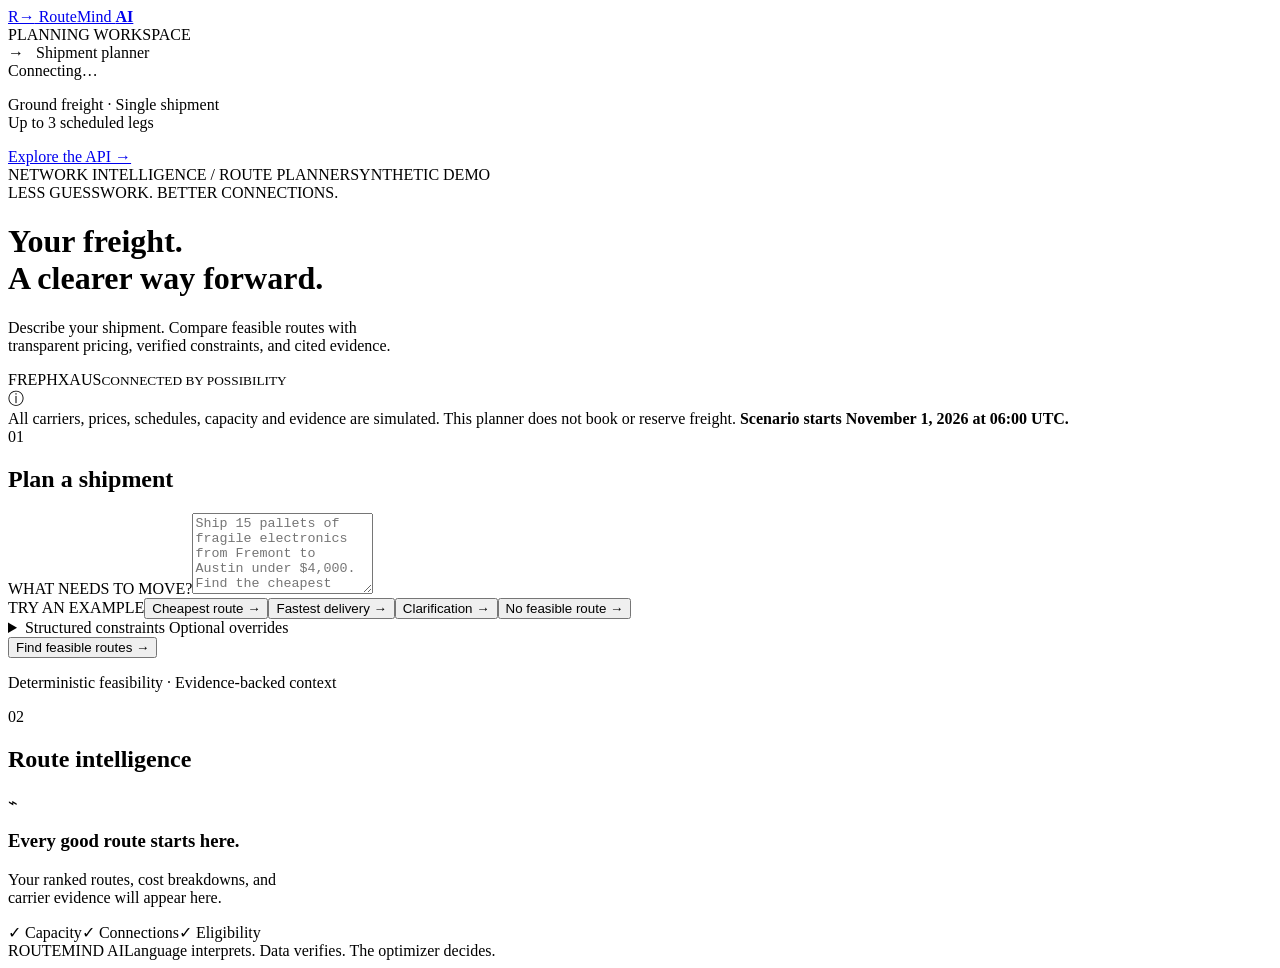
==== app/static/index.html @ 4e352312 "Build RouteMind freight planning MVP with UI, routing, retrieval and tests" ====
<!doctype html>
<html lang="en">
<head><meta charset="utf-8"><meta name="viewport" content="width=device-width, initial-scale=1"><title>RouteMind AI · Freight planning</title><link rel="stylesheet" href="/static/style.css"><script src="/static/app.js" defer></script></head>
<body>
<aside class="sidebar"><a class="brand" href="/"><span class="brand-mark">R→</span> RouteMind <b>AI</b></a><div class="workspace-label">PLANNING WORKSPACE</div><div class="nav-item">→ &nbsp; Shipment planner</div><div class="sidebar-bottom"><span class="status-dot"></span><span id="connection">Connecting…</span><p>Ground freight · Single shipment<br>Up to 3 scheduled legs</p><a href="/docs" target="_blank" rel="noopener">Explore the API →</a></div></aside>
<main>
<header><span>NETWORK INTELLIGENCE / ROUTE PLANNER</span><span class="demo-badge">SYNTHETIC DEMO</span></header>
<div class="intro"><div><div class="eyebrow">LESS GUESSWORK. BETTER CONNECTIONS.</div><h1>Your freight.<br>A clearer way forward.</h1><p>Describe your shipment. Compare feasible routes with<br class="wide"> transparent pricing, verified constraints, and cited evidence.</p></div><div class="network-art" aria-hidden="true"><span class="node n1">FRE</span><i></i><span class="node n2">PHX</span><i></i><span class="node n3">AUS</span><small>CONNECTED BY POSSIBILITY</small></div></div>
<div class="notice"><span>ⓘ</span><div>All carriers, prices, schedules, capacity and evidence are simulated. This planner does not book or reserve freight. <strong>Scenario starts November 1, 2026 at 06:00 UTC.</strong></div></div>
<div class="layout"><section class="input-panel"><div class="section-top"><span class="step">01</span><h2>Plan a shipment</h2></div><form id="planner">
<label for="message">WHAT NEEDS TO MOVE?</label><textarea id="message" rows="5" maxlength="4000" required placeholder="Ship 15 pallets of fragile electronics from Fremont to Austin under $4,000. Find the cheapest route."></textarea>
<div class="examples"><span>TRY AN EXAMPLE</span><button type="button" data-example="cheapest">Cheapest route →</button><button type="button" data-example="fastest">Fastest delivery →</button><button type="button" data-example="clarify">Clarification →</button><button type="button" data-example="no-route">No feasible route →</button></div>
<details id="constraints-panel"><summary>Structured constraints <span>Optional overrides</span></summary><p class="hint">These fields override text extraction. Dates require a timezone; the controls below use UTC. Demo parsing supports hub names, pallets, dollar ceilings, cheapest/fastest, stops, numeric reliability and listed cargo types.</p><div class="form-grid">
<div><label for="origin">ORIGIN</label><select id="origin"><option value="">From request</option></select></div><div><label for="destination">DESTINATION</label><select id="destination"><option value="">From request</option></select></div>
<div><label for="pallets">PALLETS</label><input id="pallets" type="number" min="1" max="1000" placeholder="From request"></div><div><label for="budget">BUDGET · USD</label><input id="budget" type="number" min="0" step="0.01" placeholder="No override"></div>
<div><label for="goal">PRIMARY OBJECTIVE</label><select id="goal"><option value="">From request</option><option value="cheapest">Cheapest</option><option value="fastest">Fastest</option></select></div><div><label for="stops">MAX STOPS</label><select id="stops"><option value="">From request (default 2)</option><option value="0">0 · Direct only</option><option value="1">1 stop</option><option value="2">2 stops</option></select></div>
<div><label for="ready">READY AT · UTC</label><input id="ready" type="datetime-local"></div><div><label for="deadline">DELIVER BY · UTC</label><input id="deadline" type="datetime-local"></div>
<div><label for="reliability">MIN ON-TIME RATE</label><input id="reliability" type="number" min="0" max="1" step="0.001" placeholder="e.g. 0.97"></div><div><label for="capability">CARGO REQUIREMENT</label><select id="capability"><option value="">From request</option><option value="fragile">Fragile</option><option value="secure">Secure / high-value</option><option value="refrigerated">Refrigerated</option><option value="hazmat">Hazardous materials</option></select></div>
</div></details>
<div id="error" class="error" role="alert" hidden></div><button class="primary" id="submit" type="submit">Find feasible routes <span>→</span></button><button id="new-request" type="button" class="text-button" hidden>Start a new request</button><p class="fineprint" id="parser-mode">Deterministic feasibility · Evidence-backed context</p></form></section>
<section class="results"><div class="section-top"><span class="step">02</span><h2>Route intelligence</h2><span id="result-count"></span></div><div id="results" aria-live="polite"><div class="empty"><div class="empty-icon">⌁</div><h3>Every good route starts here.</h3><p>Your ranked routes, cost breakdowns, and<br>carrier evidence will appear here.</p><div class="empty-features"><span>✓ Capacity</span><span>✓ Connections</span><span>✓ Eligibility</span></div></div></div></section></div>
<footer><span>ROUTEMIND AI</span><span>Language interprets. Data verifies. The optimizer decides.</span></footer>
</main></body></html>
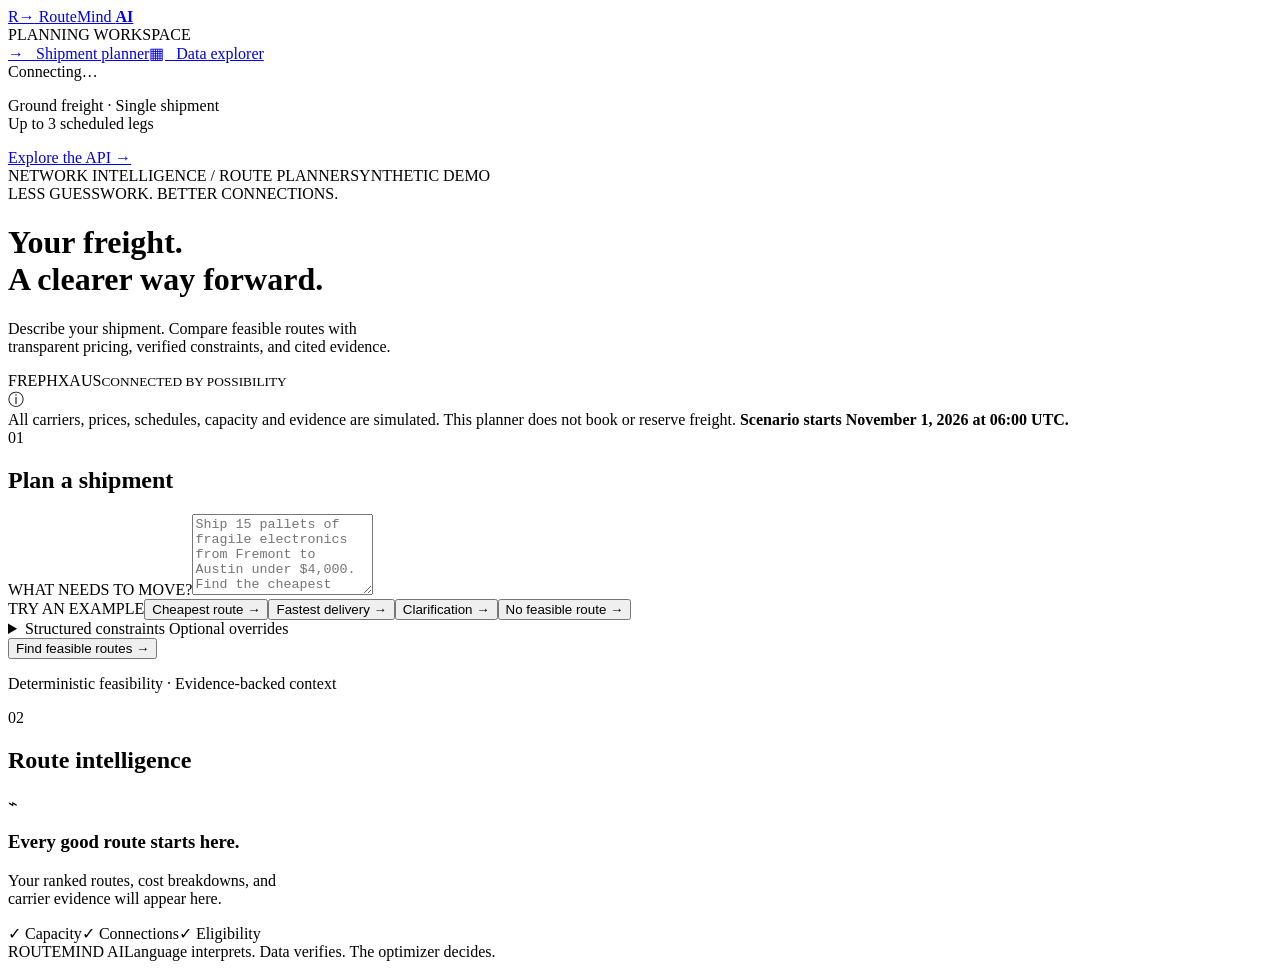
==== commit 14a2a5e9: "Add read-only reference data and Chroma vector explorer" ====
--- a/app/static/index.html
+++ b/app/static/index.html
@@ -2,7 +2,7 @@
 <html lang="en">
 <head><meta charset="utf-8"><meta name="viewport" content="width=device-width, initial-scale=1"><title>RouteMind AI · Freight planning</title><link rel="stylesheet" href="/static/style.css"><script src="/static/app.js" defer></script></head>
 <body>
-<aside class="sidebar"><a class="brand" href="/"><span class="brand-mark">R→</span> RouteMind <b>AI</b></a><div class="workspace-label">PLANNING WORKSPACE</div><div class="nav-item">→ &nbsp; Shipment planner</div><div class="sidebar-bottom"><span class="status-dot"></span><span id="connection">Connecting…</span><p>Ground freight · Single shipment<br>Up to 3 scheduled legs</p><a href="/docs" target="_blank" rel="noopener">Explore the API →</a></div></aside>
+<aside class="sidebar"><a class="brand" href="/"><span class="brand-mark">R→</span> RouteMind <b>AI</b></a><div class="workspace-label">PLANNING WORKSPACE</div><a class="nav-item" href="/" aria-current="page">→ &nbsp; Shipment planner</a><a class="nav-item" href="/explorer">▦ &nbsp; Data explorer</a><div class="sidebar-bottom"><span class="status-dot"></span><span id="connection">Connecting…</span><p>Ground freight · Single shipment<br>Up to 3 scheduled legs</p><a href="/docs" target="_blank" rel="noopener">Explore the API →</a></div></aside>
 <main>
 <header><span>NETWORK INTELLIGENCE / ROUTE PLANNER</span><span class="demo-badge">SYNTHETIC DEMO</span></header>
 <div class="intro"><div><div class="eyebrow">LESS GUESSWORK. BETTER CONNECTIONS.</div><h1>Your freight.<br>A clearer way forward.</h1><p>Describe your shipment. Compare feasible routes with<br class="wide"> transparent pricing, verified constraints, and cited evidence.</p></div><div class="network-art" aria-hidden="true"><span class="node n1">FRE</span><i></i><span class="node n2">PHX</span><i></i><span class="node n3">AUS</span><small>CONNECTED BY POSSIBILITY</small></div></div>
@@ -17,7 +17,8 @@
 <div><label for="ready">READY AT · UTC</label><input id="ready" type="datetime-local"></div><div><label for="deadline">DELIVER BY · UTC</label><input id="deadline" type="datetime-local"></div>
 <div><label for="reliability">MIN ON-TIME RATE</label><input id="reliability" type="number" min="0" max="1" step="0.001" placeholder="e.g. 0.97"></div><div><label for="capability">CARGO REQUIREMENT</label><select id="capability"><option value="">From request</option><option value="fragile">Fragile</option><option value="secure">Secure / high-value</option><option value="refrigerated">Refrigerated</option><option value="hazmat">Hazardous materials</option></select></div>
 </div></details>
-<div id="error" class="error" role="alert" hidden></div><button class="primary" id="submit" type="submit">Find feasible routes <span>→</span></button><button id="new-request" type="button" class="text-button" hidden>Start a new request</button><p class="fineprint" id="parser-mode">Deterministic feasibility · Evidence-backed context</p></form></section>
+<div id="error" class="error" role="alert" hidden></div><button class="primary" id="submit" type="submit">Find feasible routes <span>→</span></button><button id="new-request" type="button" class="text-button" hidden>Start a new request</button><p class="fineprint" id="parser-mode">Deterministic feasibility · Evidence-backed context</p><p class="fineprint" id="retrieval-mode"></p></form>
+<section id="followup-panel" hidden><h3>Keep the conversation moving.</h3><p class="hint">Change just what you need. Your shipment details stay in context, and the original plan stays saved.</p><form id="followup-form"><label for="followup">ASK A FOLLOW-UP</label><textarea id="followup" rows="3" maxlength="4000" required placeholder="Make it faster, but keep the budget."></textarea><div class="followup-examples"><button type="button" data-followup="Make it faster, but keep the budget.">Make it faster</button><button type="button" data-followup="What if we ship only eight pallets?">Try eight pallets</button><button type="button" data-followup="Can we arrive earlier without spending more than $500 extra?">Earlier, +$500 max</button></div><button class="primary" id="revise" type="submit">Compare a revised plan <span>→</span></button></form><details id="conversation-history"><summary>Your request history</summary><ol id="history-list"></ol></details></section></section>
 <section class="results"><div class="section-top"><span class="step">02</span><h2>Route intelligence</h2><span id="result-count"></span></div><div id="results" aria-live="polite"><div class="empty"><div class="empty-icon">⌁</div><h3>Every good route starts here.</h3><p>Your ranked routes, cost breakdowns, and<br>carrier evidence will appear here.</p><div class="empty-features"><span>✓ Capacity</span><span>✓ Connections</span><span>✓ Eligibility</span></div></div></div></section></div>
 <footer><span>ROUTEMIND AI</span><span>Language interprets. Data verifies. The optimizer decides.</span></footer>
 </main></body></html>
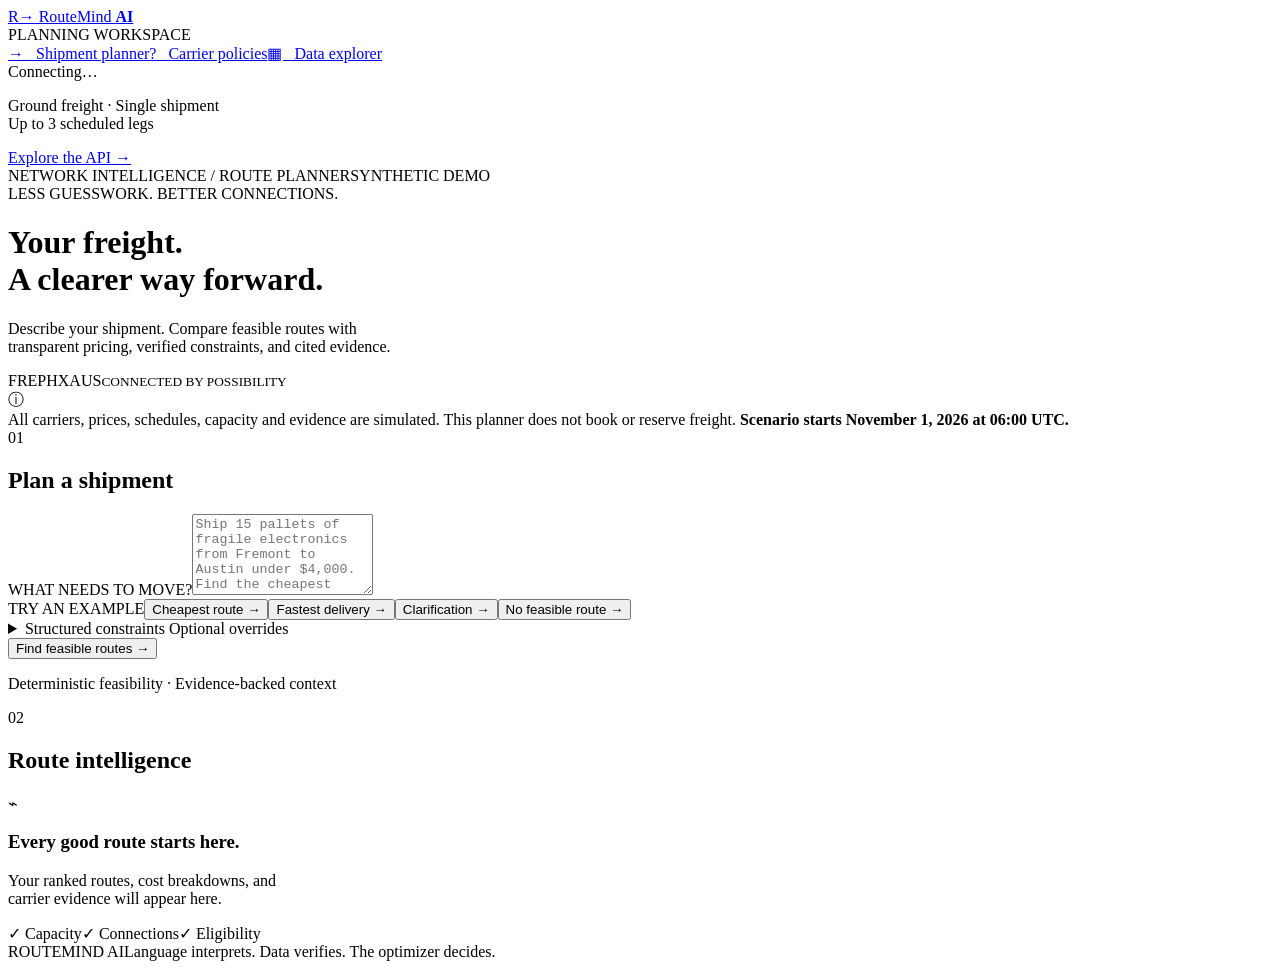
==== commit 1104de28: "Add cited carrier policy questions and comparison UI" ====
--- a/app/static/index.html
+++ b/app/static/index.html
@@ -2,7 +2,7 @@
 <html lang="en">
 <head><meta charset="utf-8"><meta name="viewport" content="width=device-width, initial-scale=1"><title>RouteMind AI · Freight planning</title><link rel="stylesheet" href="/static/style.css"><script src="/static/app.js" defer></script></head>
 <body>
-<aside class="sidebar"><a class="brand" href="/"><span class="brand-mark">R→</span> RouteMind <b>AI</b></a><div class="workspace-label">PLANNING WORKSPACE</div><a class="nav-item" href="/" aria-current="page">→ &nbsp; Shipment planner</a><a class="nav-item" href="/explorer">▦ &nbsp; Data explorer</a><div class="sidebar-bottom"><span class="status-dot"></span><span id="connection">Connecting…</span><p>Ground freight · Single shipment<br>Up to 3 scheduled legs</p><a href="/docs" target="_blank" rel="noopener">Explore the API →</a></div></aside>
+<aside class="sidebar"><a class="brand" href="/"><span class="brand-mark">R→</span> RouteMind <b>AI</b></a><div class="workspace-label">PLANNING WORKSPACE</div><a class="nav-item" href="/" aria-current="page">→ &nbsp; Shipment planner</a><a class="nav-item" href="/policies">? &nbsp; Carrier policies</a><a class="nav-item" href="/explorer">▦ &nbsp; Data explorer</a><div class="sidebar-bottom"><span class="status-dot"></span><span id="connection">Connecting…</span><p>Ground freight · Single shipment<br>Up to 3 scheduled legs</p><a href="/docs" target="_blank" rel="noopener">Explore the API →</a></div></aside>
 <main>
 <header><span>NETWORK INTELLIGENCE / ROUTE PLANNER</span><span class="demo-badge">SYNTHETIC DEMO</span></header>
 <div class="intro"><div><div class="eyebrow">LESS GUESSWORK. BETTER CONNECTIONS.</div><h1>Your freight.<br>A clearer way forward.</h1><p>Describe your shipment. Compare feasible routes with<br class="wide"> transparent pricing, verified constraints, and cited evidence.</p></div><div class="network-art" aria-hidden="true"><span class="node n1">FRE</span><i></i><span class="node n2">PHX</span><i></i><span class="node n3">AUS</span><small>CONNECTED BY POSSIBILITY</small></div></div>
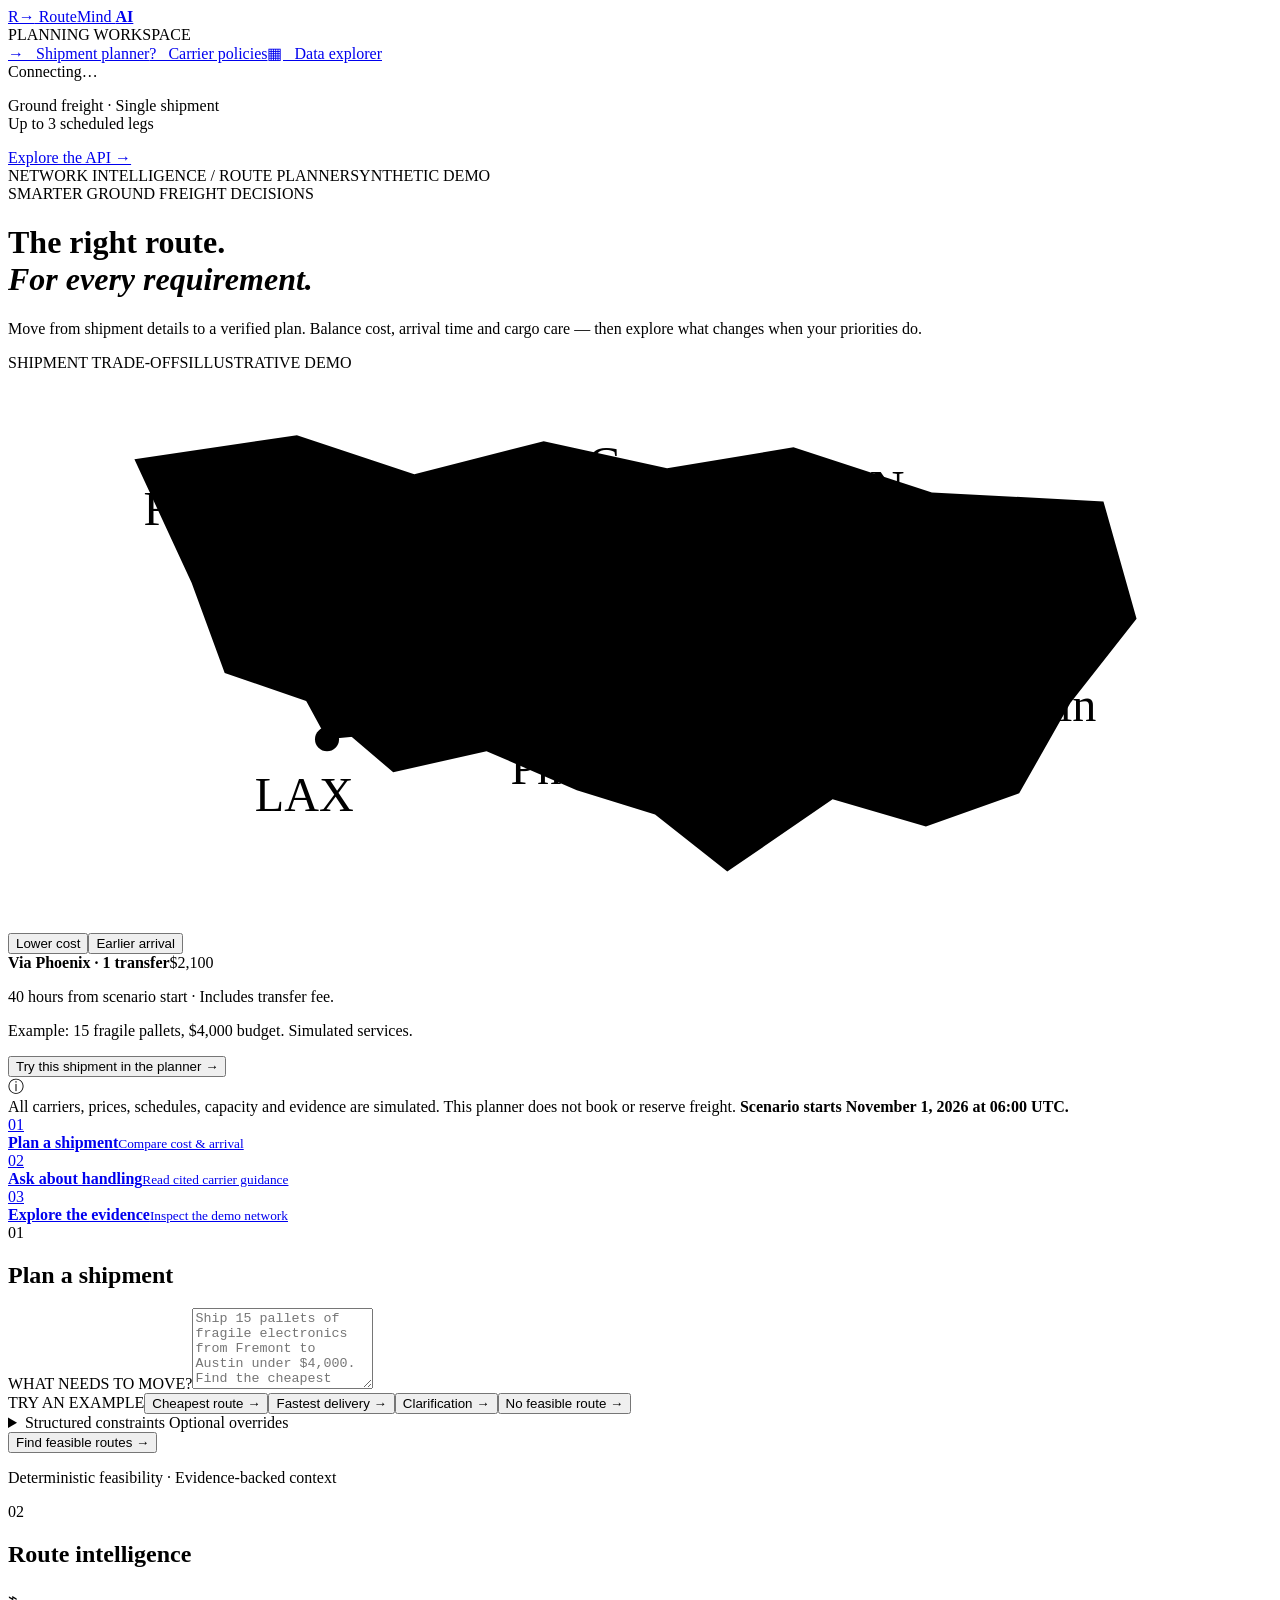
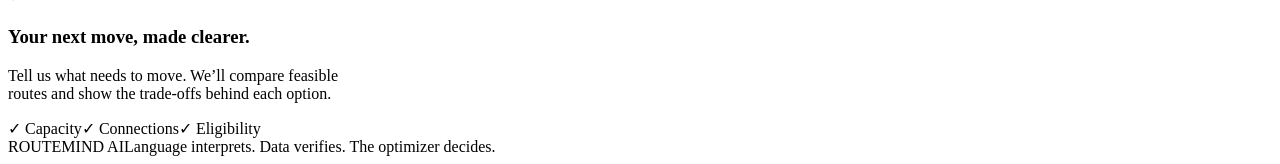
==== commit f25ce91c: "Refresh freight workspace with light theme and interactive route preview" ====
--- a/app/static/index.html
+++ b/app/static/index.html
@@ -1,13 +1,23 @@
 <!doctype html>
 <html lang="en">
-<head><meta charset="utf-8"><meta name="viewport" content="width=device-width, initial-scale=1"><title>RouteMind AI · Freight planning</title><link rel="stylesheet" href="/static/style.css"><script src="/static/app.js" defer></script></head>
+<head><meta charset="utf-8"><meta name="viewport" content="width=device-width, initial-scale=1"><title>RouteMind AI · Freight planning</title><link rel="stylesheet" href="/static/style.css"><script src="/static/app.js" defer></script><link rel="stylesheet" href="/static/workspace.css"><script src="/static/workspace.js" defer></script></head>
 <body>
 <aside class="sidebar"><a class="brand" href="/"><span class="brand-mark">R→</span> RouteMind <b>AI</b></a><div class="workspace-label">PLANNING WORKSPACE</div><a class="nav-item" href="/" aria-current="page">→ &nbsp; Shipment planner</a><a class="nav-item" href="/policies">? &nbsp; Carrier policies</a><a class="nav-item" href="/explorer">▦ &nbsp; Data explorer</a><div class="sidebar-bottom"><span class="status-dot"></span><span id="connection">Connecting…</span><p>Ground freight · Single shipment<br>Up to 3 scheduled legs</p><a href="/docs" target="_blank" rel="noopener">Explore the API →</a></div></aside>
 <main>
 <header><span>NETWORK INTELLIGENCE / ROUTE PLANNER</span><span class="demo-badge">SYNTHETIC DEMO</span></header>
-<div class="intro"><div><div class="eyebrow">LESS GUESSWORK. BETTER CONNECTIONS.</div><h1>Your freight.<br>A clearer way forward.</h1><p>Describe your shipment. Compare feasible routes with<br class="wide"> transparent pricing, verified constraints, and cited evidence.</p></div><div class="network-art" aria-hidden="true"><span class="node n1">FRE</span><i></i><span class="node n2">PHX</span><i></i><span class="node n3">AUS</span><small>CONNECTED BY POSSIBILITY</small></div></div>
+<div class="intro"><div><div class="eyebrow">SMARTER GROUND FREIGHT DECISIONS</div><h1>The right route.<br><em>For every requirement.</em></h1><p>Move from shipment details to a verified plan. Balance cost, arrival time and cargo care — then explore what changes when your priorities do.</p></div>
+<section class="route-preview" aria-label="Interactive demo route illustration">
+<div class="preview-top"><span>SHIPMENT TRADE-OFFS</span><span>ILLUSTRATIVE DEMO</span></div>
+<svg viewBox="0 0 420 185" role="img" aria-labelledby="route-map-title"><title id="route-map-title">Illustrative Fremont to Austin freight network</title>
+<path class="map-land" d="M42 29 L96 21 135 34 178 23 219 32 261 25 307 40 364 43 375 82 353 110 336 140 305 151 274 142 239 166 215 147 189 139 159 126 128 133 101 110 72 100 61 70 Z"/>
+<path class="map-road" d="M75 65 L106 122 189 114 312 128 M75 65 L184 48 275 57 312 128 M189 114 L235 78 312 128"/>
+<circle class="map-dot" cx="184" cy="48" r="4"/><text class="map-secondary" x="174" y="36">SLC</text><circle class="map-dot" cx="275" cy="57" r="4"/><text class="map-secondary" x="265" y="44">DEN</text><circle class="map-dot" cx="106" cy="122" r="4"/><text class="map-secondary" x="82" y="146">LAX</text><circle class="map-dot" cx="235" cy="78" r="4"/>
+<path id="preview-path" class="route-path" d="M75 65 Q125 66 189 114 Q250 145 312 128"/>
+<circle class="map-stop" cx="75" cy="65" r="7"/><text class="map-label" x="45" y="51">Fremont</text><circle id="preview-transfer" class="map-stop" cx="189" cy="114" r="6"/><text class="map-label" x="167" y="137">Phoenix</text><circle class="map-stop" cx="312" cy="128" r="7"/><text class="map-label" x="319" y="116">Austin</text></svg>
+<div class="preview-choices" role="group" aria-label="Explore a sample priority"><button type="button" data-preview="cheapest" aria-pressed="true">Lower cost</button><button type="button" data-preview="fastest" aria-pressed="false">Earlier arrival</button></div>
+<div class="preview-summary" aria-live="polite"><strong id="preview-route">Via Phoenix · 1 transfer</strong><span id="preview-cost">$2,100</span></div><p class="preview-note" id="preview-detail">40 hours from scenario start · Includes transfer fee.</p><p class="preview-note">Example: 15 fragile pallets, $4,000 budget. Simulated services.</p><button type="button" class="preview-use" id="preview-use">Try this shipment in the planner →</button></section></div>
 <div class="notice"><span>ⓘ</span><div>All carriers, prices, schedules, capacity and evidence are simulated. This planner does not book or reserve freight. <strong>Scenario starts November 1, 2026 at 06:00 UTC.</strong></div></div>
-<div class="layout"><section class="input-panel"><div class="section-top"><span class="step">01</span><h2>Plan a shipment</h2></div><form id="planner">
+<nav class="workflow-strip" aria-label="Workspace tools"><a class="workflow-link" href="#planner"><span>01</span><div><strong>Plan a shipment</strong><small>Compare cost &amp; arrival</small></div></a><a class="workflow-link" href="/policies"><span>02</span><div><strong>Ask about handling</strong><small>Read cited carrier guidance</small></div></a><a class="workflow-link" href="/explorer"><span>03</span><div><strong>Explore the evidence</strong><small>Inspect the demo network</small></div></a></nav><div class="layout"><section class="input-panel"><div class="section-top"><span class="step">01</span><h2>Plan a shipment</h2></div><form id="planner">
 <label for="message">WHAT NEEDS TO MOVE?</label><textarea id="message" rows="5" maxlength="4000" required placeholder="Ship 15 pallets of fragile electronics from Fremont to Austin under $4,000. Find the cheapest route."></textarea>
 <div class="examples"><span>TRY AN EXAMPLE</span><button type="button" data-example="cheapest">Cheapest route →</button><button type="button" data-example="fastest">Fastest delivery →</button><button type="button" data-example="clarify">Clarification →</button><button type="button" data-example="no-route">No feasible route →</button></div>
 <details id="constraints-panel"><summary>Structured constraints <span>Optional overrides</span></summary><p class="hint">These fields override text extraction. Dates require a timezone; the controls below use UTC. Demo parsing supports hub names, pallets, dollar ceilings, cheapest/fastest, stops, numeric reliability and listed cargo types.</p><div class="form-grid">
@@ -19,6 +29,6 @@
 </div></details>
 <div id="error" class="error" role="alert" hidden></div><button class="primary" id="submit" type="submit">Find feasible routes <span>→</span></button><button id="new-request" type="button" class="text-button" hidden>Start a new request</button><p class="fineprint" id="parser-mode">Deterministic feasibility · Evidence-backed context</p><p class="fineprint" id="retrieval-mode"></p></form>
 <section id="followup-panel" hidden><h3>Keep the conversation moving.</h3><p class="hint">Change just what you need. Your shipment details stay in context, and the original plan stays saved.</p><form id="followup-form"><label for="followup">ASK A FOLLOW-UP</label><textarea id="followup" rows="3" maxlength="4000" required placeholder="Make it faster, but keep the budget."></textarea><div class="followup-examples"><button type="button" data-followup="Make it faster, but keep the budget.">Make it faster</button><button type="button" data-followup="What if we ship only eight pallets?">Try eight pallets</button><button type="button" data-followup="Can we arrive earlier without spending more than $500 extra?">Earlier, +$500 max</button></div><button class="primary" id="revise" type="submit">Compare a revised plan <span>→</span></button></form><details id="conversation-history"><summary>Your request history</summary><ol id="history-list"></ol></details></section></section>
-<section class="results"><div class="section-top"><span class="step">02</span><h2>Route intelligence</h2><span id="result-count"></span></div><div id="results" aria-live="polite"><div class="empty"><div class="empty-icon">⌁</div><h3>Every good route starts here.</h3><p>Your ranked routes, cost breakdowns, and<br>carrier evidence will appear here.</p><div class="empty-features"><span>✓ Capacity</span><span>✓ Connections</span><span>✓ Eligibility</span></div></div></div></section></div>
+<section class="results"><div class="section-top"><span class="step">02</span><h2>Route intelligence</h2><span id="result-count"></span></div><div id="results" aria-live="polite"><div class="empty"><div class="empty-icon">⌁</div><h3>Your next move, made clearer.</h3><p>Tell us what needs to move. We’ll compare feasible<br>routes and show the trade-offs behind each option.</p><div class="empty-features"><span>✓ Capacity</span><span>✓ Connections</span><span>✓ Eligibility</span></div></div></div></section></div>
 <footer><span>ROUTEMIND AI</span><span>Language interprets. Data verifies. The optimizer decides.</span></footer>
 </main></body></html>
